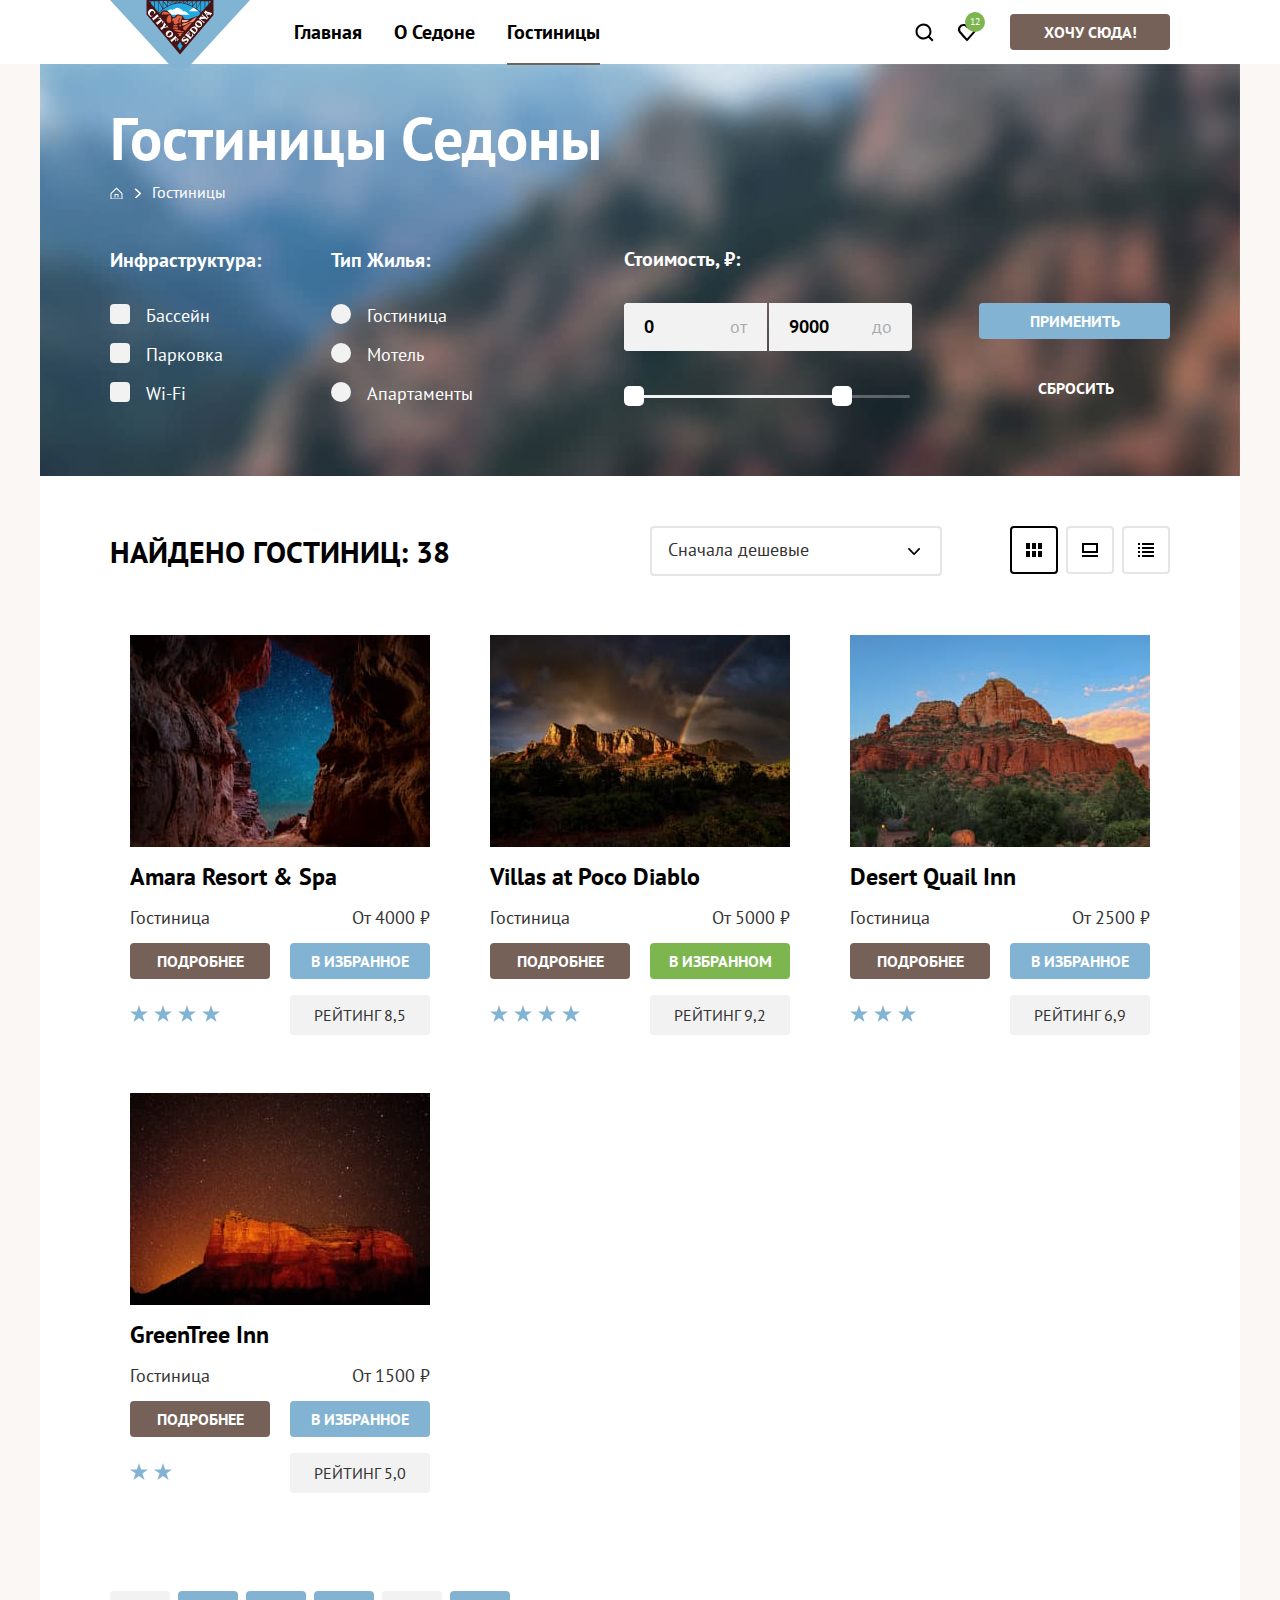
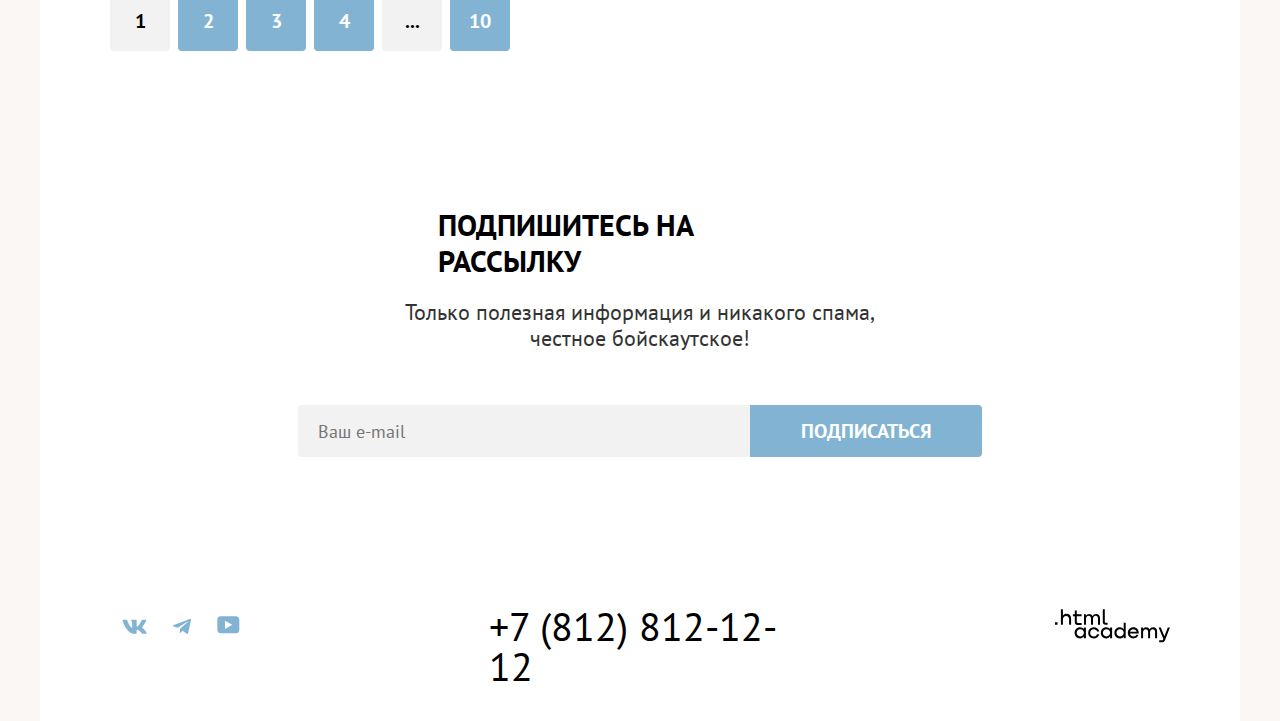
==== catalog.html @ 6fd88d39 "Пофиксил каталог файл" ====
<!DOCTYPE html>
<html lang="ru">
  <head>
    <meta charset="utf-8" >
    <title>HTML Academy: Catalog-Седона</title>
    <link rel="stylesheet" href="styles/styles.css">
    <link rel="icon" href="favicon.ico">
    <link rel="icon" href="favicon.png" sizes="32x32" type="images/png">
  </head>
  <body>
    <header class="page-header">
      <nav class="navigation">
        <a class="logo" href="index.html">
    <img
            class="logo-image"
            src="images/logo.svg"
            width="140"
            height="70"
            alt="Логотип компании Cедона.">
          </a>
        <ul class="navigation-list">
          <li class="navigation-item">
            <a class="navigation-link" href="index.html">Главная</a>
          </li>
          <li class="navigation-item">
            <a class="navigation-link" href="#">О Седоне</a>
          </li>
          <li class="navigation-item">
            <a
              class="navigation-link navigation-catalog navigation-link-selected"
              href="#"
              >Гостиницы</a>
          </li>
        </ul>
        <ul class="navigation-user">
          <li class="navigation-user-icon">
            <a class="navigation-link-user" href="#">
              <svg role="img" aria-label="Строка поиска."
                width="20"
                height="20"
                fill="none"
                xmlns="http://www.w3.org/2000/svg">
                <path
                  d="m19.5 18-3.7-3.67a8 8 0 0 0 1.7-4.87 8 8 0 0 0-8-7.96c-4.4 0-8 3.68-8 8.06a8 8 0 0 0 12.9 6.26l3.7 3.68 1.4-1.5Zm-10-2.48a6 6 0 0 1-6-5.96 6 6 0 0 1 12 0 6 6 0 0 1-6 5.96Z"
                  fill="#000"/>
              </svg>
            </a>
            <span class="visually-hidden">Поиск</span>
          </li>
          <li class="navigation-user-icon navigation-user-icon-like">
            <a class="navigation-link-user" href="#">
              <svg role="img" aria-label="Выбрать."
              width="18"
                height="17"
                fill="none"
                xmlns="http://www.w3.org/2000/svg">
                <path
                  d="M8.9 17a.9.9 0 0 1-.8-.4c-5.4-6.1-6.7-7.5-7-7.9A5.4 5.4 0 0 1 5.5 0C6.8 0 8 .5 9 1.3a5.46 5.46 0 0 1 9 4.1c0 1.3-.5 2.5-1.3 3.4l-7 7.9c-.2.2-.4.3-.8.3Zm-6-9.5c.3.4 3.5 4 6.1 6.9l6.2-7c.5-.5.7-1.2.7-2 0-1.8-1.5-3.3-3.3-3.3-1 0-2 .5-2.7 1.3-.3.3-.6.4-.9.4-.3 0-.6-.2-.8-.4-.7-.8-1.7-1.3-2.7-1.3-1.8 0-3.3 1.5-3.3 3.3-.1.9.3 1.6.7 2.1-.1 0-.1 0 0 0Z"
                  fill="#000"/>
              </svg>
            </a>
            <span class="number-like">12</span>
            <span class="visually-hidden">Лайк</span>
          </li>
          <li class="navigation-accept">
            <button class="button-accept" type="button">Хочу сюда!</button>
          </li>
        </ul>
      </nav>
    </header>
    <main class="page-main">
      <div class="page-container">
        <section class="choose-hotels">
          <div class="hotel-icons">
            <h1 class="title-choose-hotels">Гостиницы Седоны</h1>
            <ul class="icons-house-arrow">
              <li><a class="house-icon" href="#"></a><span class="visually-hidden">Картинка в виде дома.</span></li>
              <li><a class="arrow-icon" href="#"></a></li>
              <li class="hotel">Гостиницы</li>
            </ul>
          </div>
          <form
            class="hotel-apartment"
            action="https://echo.htmlacademy.ru/"
            method="post">
            <div class="infrastructure">
              <div class="service-infrastructure">
                <p class="hotel-service hotel-infrastructure">
                  Инфраструктура:
                </p>
                <label class="control">
                  <input
                    class="visually-hidden control-input"
                    type="checkbox">
                  <span class="control-mark"></span>
                  <span class="control-label">Бассейн</span>
                </label>
                <label class="control"
                  ><input
                    class="visually-hidden control-input"
                    type="checkbox">
                  <span class="control-mark"></span>
                  <span class="control-label">Парковка</span>
                </label>
                <label class="control"
                  ><input
                    class="visually-hidden control-input"
                    type="checkbox">
                  <span class="control-mark"></span>
                  <span class="control-label">Wi-Fi</span>
                </label>
              </div>
              <div class="type-house-infrastructure">
                <p class="hotel-service">Тип Жилья:</p>
                <label class="control"
                  ><input
                    class="visually-hidden control-input"
                    name="apartment"
                    type="radio">
                  <span class="control-mark-hotel"></span>
                  <span class="control-label">Гостиница</span>
                </label>
                <label class="control"
                  ><input
                    class="visually-hidden control-input"
                    name="apartment"
                    type="radio">
                  <span class="control-mark-hotel"></span>
                  <span class="control-label">Мотель</span>
                </label>
                <label class="control"
                  ><input
                    class="visually-hidden control-input"
                    name="apartment"
                    type="radio">
                  <span class="control-mark-hotel"></span>
                  <span class="control-label">Апартаменты</span>
                </label>
              </div>
              <div class="price-hotel">
                <p class="hotel-service">Стоимость, ₽:</p>
                <div class="price-range">
                  <label class="input-range-price input-range-price-min">
                    <input
                      class="input-price"
                      type="text"
                      name="min-price"
                      value="0">
                    <span class="input-range">от</span>
                  </label>
                  <label class="input-range-price input-range-price-max">
                    <input
                      class="input-price"
                      type="text"
                      name="max-price"
                      value="9000">
                    <span class="input-range">до</span>
                  </label>
                </div>
                <div class="range">
                  <div class="range-scale">
                    <button
                      type="button"
                      class="range-toggle toggle-min"
                    ></button>
                    <button
                      type="button"
                      class="range-toggle toggle-max"
                    ></button>
                    <div class="range-bar"></div>
                  </div>
                </div>
              </div>
              <div class="button-service-hotel">
                <label
                  ><input
                    class="button-use"
                    type="submit"
                    name="submit"
                    value="ПРИМЕНИТЬ">
                </label>
                <label>
                  <input
                    class="cancel"
                    type="submit"
                    name="cancel"
                    value="СБРОСИТЬ">
                  </label>
              </div>
            </div>
          </form>
        </section>
        <article class="description-hotels">
          <div class="article-container">
            <div class="search-panel">
              <h2 class="title-search">Найдено Гостиниц: 38</h2>
              <form
                class="form-search"
                action="http://echo.htmlacademy.ru/"
                method="post">
                <select class="select-search" aria-label="Сортировка">
                  <option value="cheap hotel">Сначала дешевые</option>
                </select>
              </form>
              <ul class="search-icon">
                <li class="icon-items">
                  <svg role="img" aria-label="Иконка для выбора."
                    aria-hidden="true"
                    focusable="false"
                    width="48"
                    height="48"
                    viewBox="0 0 48 48"
                    fill="none"
                    xmlns="http://www.w3.org/2000/svg">
                    <g clip-path="url(#a)" fill="#000">
                      <path
                        d="M20 17h-4v6h4v-6Zm12 0h-4v6h4v-6Zm-6 0h-4v6h4v-6Zm-6 8h-4v6h4v-6Zm12 0h-4v6h4v-6Zm-6 0h-4v6h4v-6Z"
                      />
                    </g>
                    <rect
                      x="1"
                      y="1"
                      width="46"
                      height="46"
                      rx="3"
                      stroke="#000"
                      stroke-width="2"
                    />
                    <defs>
                      <clipPath>
                        <path
                          fill="#fff"
                          transform="translate(16 17)"
                          d="M0 0h16v14H0z"
                        />
                      </clipPath>
                    </defs>
                  </svg>
                </li>
                <li class="icon-items">
                  <svg role="img" aria-label="Для мнения."
                    aria-hidden="true"
                    focusable="false"
                    width="48"
                    height="48"
                    viewBox="0 0 48 48"
                    fill="none"
                    xmlns="http://www.w3.org/2000/svg">
                    <g clip-path="url(#a)" fill="#000">
                      <path
                        d="M32 29H16v2h16v-2Zm-2-10v6H18v-6h12Zm2-2H16v10h16V17Z"
                      />
                    </g>
                    <rect
                      x="1"
                      y="1"
                      width="46"
                      height="46"
                      rx="3"
                      stroke="#E5E5E5"
                      stroke-width="2"
                    />
                    <defs>
                      <clipPath>
                        <path
                          fill="#fff"
                          transform="translate(16 17)"
                          d="M0 0h16v14H0z"
                        />
                      </clipPath>
                    </defs>
                  </svg>
                </li>
                <li class="icon-items">
                  <svg role="img" aria-label="Иконка для обратной связи." aria-hidden="true"
                  focusable="false"
                    width="48"
                    height="48"
                    fill="none"
                    xmlns="http://www.w3.org/2000/svg">
                    <g clip-path="url(#a)" fill="#000">
                      <path
                        d="M18 17h-2v2h2v-2Zm14 0H20v2h12v-2Zm-14 4h-2v2h2v-2Zm14 0H20v2h12v-2Zm-14 4h-2v2h2v-2Zm14 0H20v2h12v-2Zm-14 4h-2v2h2v-2Zm14 0H20v2h12v-2Z"
                      />
                    </g>
                    <rect
                      x="1"
                      y="1"
                      width="46"
                      height="46"
                      rx="3"
                      stroke="#E5E5E5"
                      stroke-width="2"
                    />
                    <defs>
                      <clipPath>
                        <path
                          fill="#fff"
                          transform="translate(16 17)"
                          d="M0 0h16v14H0z"
                        />
                      </clipPath>
                    </defs>
                  </svg>
                </li>
              </ul>
            </div>
            <ul class="description-hotel-list">
              <li class="hotel-item">
                <section>
                  <img class="foto-hotel" src="images/hotel1.jpg" width="300" height="212" alt="Первый отель.">
                  <h3 class="title-hotel">Amara Resort & Spa</h3>
                  <div class="hotel-price">
                    <p class="name-hotel">Гостиница</p>
                    <p class="cost-hotel">От 4000 ₽</p>
                  </div>
                  <div class="hotel-information">
                    <a class="btn btn-information" href="#"> ПОДРОБНЕЕ</a>
                    <button class="button-choose" type="button">В ИЗБРАННОЕ</button>
                  </div>
                  <div class="rating-star">
                    <div class="star-wrapp">
                      <span class="star"></span>
                      <span class="star"></span>
                      <span class="star"></span>
                      <span class="star"></span>
                    </div>
                    <p class="rating">Рейтинг 8,5</p>
                  </div>
                </section>
              </li>
              <li class="hotel-item">
                <section>
                  <img class="foto-hotel" src="images/hotel2.jpg" width="300" height="212" alt="Второй отель.">
                  <h3 class="title-hotel">Villas at Poco Diablo</h3>
                  <div class="hotel-price">
                    <p class="name-hotel">Гостиница</p>
                    <p class="cost-hotel">От 5000 ₽</p>
                  </div>
                  <div class="hotel-information">
                    <a class="btn btn-information" href="#">ПОДРОБНЕЕ</a>
                    <button class="button-choose button-choose-selected" type="button">
                      В ИЗБРАННОМ
                    </button>
                  </div>
                  <div class="rating-star">
                    <div class="star-wrapp">
                      <span class="star"></span>
                      <span class="star"></span>
                      <span class="star"></span>
                      <span class="star"></span>
                    </div>
                    <p class="rating">Рейтинг 9,2</p>
                  </div>
                </section>
              </li>
              <li class="hotel-item">
                <section>
                  <img class="foto-hotel" src="images/hotel3.jpg" width="300" height="212" alt="Третий отель.">
                  <h3 class="title-hotel">Desert Quail Inn</h3>
                  <div class="hotel-price">
                    <p class="name-hotel">Гостиница</p>
                    <p class="cost-hotel">От 2500 ₽</p>
                  </div>
                  <div class="hotel-information">
                    <a href="#" class="btn btn-information">ПОДРОБНЕЕ</a>
                    <button class="button-choose" type="button">В ИЗБРАННОЕ</button>
                  </div>
                  <div class="rating-star">
                    <div class="star-wrapp">
                      <span class="star"></span>
                      <span class="star"></span>
                      <span class="star"></span>
                    </div>
                    <p class="rating">Рейтинг 6,9</p>
                  </div>
                </section>
              </li>
              <li class="hotel-item hotel-item-last">
                <section>
                  <img class="foto-hotel" src="images/hotel4.jpg" width="300" height="212" alt="Четвертый отель.">
                  <h3 class="title-hotel">GreenTree Inn</h3>
                  <div class="hotel-price">
                    <p class="name-hotel">Гостиница</p>
                    <p class="cost-hotel">От 1500 ₽</p>
                  </div>
                  <div class="hotel-information">
                    <a class="btn btn-information" href="#">ПОДРОБНЕЕ</a>
                    <button class="button-choose" type="button">В ИЗБРАННОЕ</button>
                  </div>
                  <div class="rating-star">
                    <div class="star-wrapp">
                      <span class="star"></span>
                      <span class="star"></span>
                    </div>
                    <p class="rating">Рейтинг 5,0</p>
                  </div>
                </section>
              </li>
            </ul>
            <ul class="pagination-list">
              <li class="pagination-item-unselected">1</li>
              <li class="pagination-item-selected">2</li>
              <li class="pagination-item-selected">3</li>
              <li class="pagination-item-selected">4</li>
              <li class="pagination-item-unselected">...</li>
              <li class="pagination-item-selected">10</li>
            </ul>
          </div>
        </article>
        <section class="information-subscribe">
          <h3 class="information-title">Подпишитесь на рассылку</h3>
          <p class="information-description">
            Только полезная информация и никакого спама, честное бойскаутское!
          </p>
          <div class="form-subscribe">
            <form
              class="newsletter-form"
              action="http://echo.htmlacademy.ru/"
              method="post">
              <label>
                <input
                  class="field-email"
                  type="text"
                  placeholder="Ваш e-mail"
                  name="newsletter-email"
                  required>
                </label>
            </form>
            <button class="field-subscribe" type="button">Подписаться</button>
          </div>
        </section>
      </div>
    </main>
    <footer class="page-footer">
      <div class="footer-container">
        <section class="social-networks">
          <h4 class="visually-hidden">Social-networks</h4>
          <ul class="social-list">
            <li class="social-item">
              <a class="social-item-link" href="#"
                ><svg role="img" aria-label="В контакте."
                  aria-hidden="true"
                  focusable="false"
                  width="25"
                  height="15"
                  fill="none"
                  xmlns="http://www.w3.org/2000/svg">
                  <path
                    fill-rule="evenodd"
                    clip-rule="evenodd"
                    d="M24.12 1.8c.16-.54 0-.94-.8-.94H20.7c-.67 0-.98.34-1.15.73 0 0-1.33 3.2-3.22 5.27-.61.6-.9.8-1.23.8-.16 0-.41-.2-.41-.75v-5.1c0-.66-.19-.95-.74-.95H9.82c-.42 0-.67.3-.67.59 0 .62.95.76 1.04 2.51v3.8c0 .83-.15.98-.48.98-.9 0-3.06-3.2-4.34-6.88-.25-.72-.5-1-1.18-1H1.57c-.75 0-.9.34-.9.73 0 .68.89 4.07 4.14 8.55 2.17 3.06 5.23 4.72 8 4.72 1.68 0 1.88-.37 1.88-1v-2.32c0-.74.16-.88.7-.88.38 0 1.05.19 2.6 1.66 1.79 1.75 2.08 2.54 3.08 2.54h2.63c.75 0 1.12-.37.9-1.1-.23-.72-1.08-1.77-2.2-3.02-.62-.71-1.54-1.48-1.82-1.86-.39-.5-.28-.71 0-1.15 0 0 3.2-4.42 3.54-5.93Z"
                    fill="currentColor"/>
                </svg>
                <span class="visually-hidden">Социальная сеть в контакте.</span>
              </a>
            </li>
            <li class="social-item">
              <a class="social-item-link" href="#"
                ><svg role="img" aria-label="Телеграмм."
                  aria-hidden="true"
                  focusable="false"
                  width="18"
                  height="16"
                  fill="none"
                  xmlns="http://www.w3.org/2000/svg">
                  <path
                    d="M16.79.96.84 7.1c-1.09.44-1.08 1.05-.2 1.32l4.1 1.28 9.47-5.98c.44-.27.85-.13.52.17l-7.68 6.93-.28 4.22c.41 0 .6-.2.83-.41l1.99-1.94 4.13 3.06c.77.42 1.31.2 1.5-.71l2.72-12.8c.28-1.1-.43-1.61-1.16-1.28Z"
                    fill="currentColor"/>
                </svg>
                <span class="visually-hidden">Социальная сеть телеграмм.</span>

              </a>
            </li>
            <li class="social-item">
              <a class="social-item-link" href="#"
                ><svg role="img" aria-label="Ютуб."
                  aria-hidden="true"
                  focusable="false"
                  width="23"
                  height="18"
                  fill="none"
                  xmlns="http://www.w3.org/2000/svg">
                  <path
                    d="M18.94.36H3.51C1.65.36.33 1.95.33 3.76v10.09c0 1.91 1.32 3.5 3.18 3.5h15.65c1.64 0 3.17-1.59 3.17-3.4V3.76c-.22-1.8-1.53-3.4-3.39-3.4ZM7.99 12.89V4.82l7.34 4.04-7.34 4.03Z"
                    fill="currentColor"/>
                </svg>
                <span class="visually-hidden">Социальная сеть ютуб.</span>
              </a>
            </li>
          </ul>
        </section>
        <section class="contacts-phone">
          <h2 class="visually-hidden">Contacts-phone</h2>
          <a class="phone" href="tel:+7(812)812-12-12">+7 (812) 812-12-12</a>
        </section>
        <section class="website">
          <h2 class="visually-hidden">Website</h2>
          <a class="website-link" href="#">
            <svg role="img" aria-label="Ссылка на сайт."
              aria-hidden="true"
              focusable="false"
              width="115"
              height="34"
              fill="none"
              xmlns="http://www.w3.org/2000/svg">
              <path
                d="M0 13.26v2.6h2.5v-2.6H0Zm11.6-8.4c-1.6 0-2.8.7-3.6 1.7h-.1V.36h-2v15.5h2v-5.3c0-2.1 1.3-3.6 3.3-3.6 1.8 0 2.9 1.4 2.9 3.2v5.7h2v-6.1c.1-3-1.8-4.9-4.5-4.9Zm15 .3h-4.8v-3.7h-2v3.8h-1.9v2h1.9v6c0 1.7 1 2.7 2.7 2.7h4.1v-2h-3.7c-.7 0-1.1-.4-1.1-1.1v-5.7h4.8v-2Zm14.5-.2c-1.6 0-2.9.8-3.5 2.1h-.1c-.6-1.2-1.8-2.1-3.4-2.1-1.4 0-2.5.8-3.1 1.8h-.1v-1.6H29v10.6h2v-5.4c0-2 1-3.5 2.6-3.5 1.5 0 2.4 1 2.4 2.6v6.3h2v-5.6c0-2.4 1.4-3.3 2.6-3.3 1.5 0 2.4 1 2.4 2.6v6.3h2v-6.5c.1-2.5-1.4-4.3-3.9-4.3Zm6.7 8.1c0 1.7 1 2.7 2.8 2.7h2v-2h-1.7c-.7 0-1.1-.4-1.1-1.1V.36h-2v12.7Zm-18.9 7c-.9-1.1-2.2-1.8-3.9-1.8-3.1 0-5.4 2.3-5.4 5.6s2.3 5.6 5.4 5.6c1.8 0 3-.8 3.8-1.9h.1v1.6h2v-10.6h-2v1.5Zm-3.6 7.4c-2.2 0-3.6-1.6-3.6-3.6s1.4-3.6 3.6-3.6 3.6 1.6 3.6 3.6c0 1.9-1.4 3.6-3.6 3.6Zm18.9-5.1c-.5-2.4-2.6-4.1-5.4-4.1a5.4 5.4 0 0 0-5.6 5.6c0 3.1 2.2 5.6 5.6 5.6 2.8 0 4.9-1.8 5.4-4.2h-2.1a3.4 3.4 0 0 1-3.3 2.3c-2.2 0-3.6-1.6-3.6-3.6s1.4-3.6 3.6-3.6c1.6 0 2.8 1 3.3 2.2h2.1v-.2Zm10.9-2.3c-.9-1.1-2.2-1.8-3.9-1.8-3.1 0-5.4 2.3-5.4 5.6s2.3 5.6 5.4 5.6c1.8 0 3-.8 3.8-1.9h.1v1.6h2v-10.6h-2v1.5Zm-3.6 7.4c-2.2 0-3.6-1.6-3.6-3.6s1.4-3.6 3.6-3.6 3.6 1.6 3.6 3.6c0 1.9-1.5 3.6-3.6 3.6Zm17.2-7.3c-.9-1.1-2.2-1.9-3.9-1.9-3.1 0-5.4 2.3-5.4 5.6s2.2 5.6 5.4 5.6c1.7 0 3-.8 3.8-1.8h.1v1.5h2v-15.4h-2v6.4Zm-3.6 7.3c-2.2 0-3.6-1.6-3.6-3.6s1.4-3.6 3.6-3.6 3.6 1.6 3.6 3.6c-.1 2-1.5 3.6-3.6 3.6Zm13.2-9.2c-3.3 0-5.5 2.5-5.5 5.6 0 3 2.1 5.6 5.5 5.6 2.5 0 4.5-1.3 5.2-3.6h-2.1c-.5 1-1.6 1.6-3 1.6-1.9 0-3.3-1.3-3.4-2.9h8.8c.2-3.6-2-6.3-5.5-6.3Zm0 1.9c1.7 0 3 1 3.3 2.6h-6.5c.3-1.5 1.5-2.6 3.2-2.6Zm19.9-1.9c-1.6 0-2.9.8-3.6 2h-.1c-.6-1.2-1.8-2-3.4-2-1.4 0-2.5.7-3.1 1.8v-1.5h-1.9v10.6h2v-5.4c0-2 1-3.4 2.6-3.5 1.5 0 2.4 1 2.4 2.6v6.3h2v-5.6c0-2.4 1.4-3.3 2.6-3.3 1.5 0 2.4 1 2.4 2.6v6.3h2v-6.5c.1-2.6-1.4-4.4-3.9-4.4Zm11.2 9.1-3.6-8.9h-2.2l4.8 11.6c-.3.9-.7 1.2-1.7 1.2h-2.5v2h2.5c1.8 0 2.8-.8 3.5-2.6l4.7-12.2h-2.1l-3.4 8.9Z"
                fill="currentColor"/>
            </svg>
          </a>
        </section>
      </div>
    </footer>
    <div class="modal-container modal-container-close">
      <div class="modal modal-auth">
        <button class="modal-close-button" type="button">
          <svg role="img" aria-label="Кнопка закрыть."
            width="15"
            height="15"
            viewBox="0 0 15 15"
            fill="none"
            xmlns="http://www.w3.org/2000/svg">
            <path
              d="M14.5 1.78 13.2.5 7.5 6.2 1.77.5.5 1.79l5.7 5.7-5.7 5.7 1.3 1.3 5.7-5.7 5.7 5.7 1.3-1.3-5.7-5.7 5.7-5.7Z"
              fill="currentColor"/>
          </svg>
          <span class="visually-hidden">Закрыть</span>
        </button>
        <section class="modal-content">
          <h3 class="modal-title">ПОИСК ГОСТИНИЦЫ В СЕДОНЕ</h3>
          <form
            class="modal-form"
            action="https://echo.htmlacademy.ru/"
            method="post">
            <label class="modal-label">
              Дата заезда:
              <input
                class="modal-input"
                type="text"
                name="date"
                value="27 апреля 2020">
              </label>
            <p class="modal-remind">Мы не можем отправить вас в прошлое.</p>
            <label class="modal-label">
              Дата выезда:
              <input
                class="modal-input"
                type="text"
                name="date"
                value="1 сентября 2021">
              </label>
            <p class="modal-desicion-right">
              На эти даты есть свободные номера. Пока есть.
            </p>
            <div class="container-adult-kids">
            <div class="adults-only">
              <p class="adults-amount">Взрослые:</p>
              <div class="adults-number">
                <button class="button-number-reduce" type="button">
                  <svg role="img" aria-label="Уменьшить."
                    class="control-number"
                    width="14"
                    height="2"
                    viewBox="0 0 14 2"
                    fill="currentColor"
                    xmlns="http://www.w3.org/2000/svg">
                    <path d="M0 0v2h14V0H0Z" fill="currentColor" />
                  </svg>
                </button>
                <input class="input-adults" name="number-people" value="2">
                <button class="button-number-increase" type="button">
                  <svg role="img" aria-label="Увеличить."
                    class="control-number"
                    width="14"
                    height="14"
                    viewBox="0 0 14 14"
                    fill="currentColor"
                    xmlns="http://www.w3.org/2000/svg">
                    <path
                      d="M14 6H8V0H6v6H0v2h6v6h2V8h6V6Z"
                      fill="currentColor"/>
                  </svg>
                </button>
              </div>
            </div>
            <div class="kids-only">
              <p class="kids-amount">Дети:</p>
              <svg role="img" aria-label="Тултип."
                class="tooltip-modal"
                width="26"
                height="26"
                viewBox="0 0 26 26"
                fill="none"
                xmlns="http://www.w3.org/2000/svg">
                <circle cx="13" cy="13" r="13" fill="#83B3D3" />
                <path
                  fill-rule="evenodd"
                  clip-rule="evenodd"
                  d="M12 7h2v2h-2V7Zm2 12h-2v-9h2v9Z"
                  fill="#fff"/>
              </svg>
              <span class="text-tooltip"
                >Укажите количество детей, которые будут с вами, возраст которых
                от 6 до 18 лет. Дети до 6 лет размещаются бесплатно.</span>
              <div class="kids-number">
                <button class="button-number-reduce" type="button">
                  <svg role="img" aria-label="Уменьшить."
                    class="control-number"
                    width="14"
                    height="2"
                    viewBox="0 0 14 2"
                    fill="none"
                    xmlns="http://www.w3.org/2000/svg">
                    <path d="M0 0v2h14V0H0Z" fill="currentColor" />
                  </svg>
                </button>
                <input class="input-adults" name="number-people" value="2">
                <button class="button-number-increase" type="button">
                  <svg role="img" aria-label="Увеличить."
                    class="control-number"
                    width="14"
                    height="14"
                    viewBox="0 0 14 14"
                    fill="none"
                    xmlns="http://www.w3.org/2000/svg">
                    <path
                      d="M14 6H8V0H6v6H0v2h6v6h2V8h6V6Z"
                      fill="currentColor"/>
                  </svg>
                </button>
              </div>
            </div>
          </div>
          <button class="button-find" type="submit">НАЙТИ</button>
          </form>
        </section>
      </div>
    </div>
  </body>
</html>
---- styles/styles.css ----
@font-face {
  font-family: "PT Sans";
  font-style: normal;
  font-weight: 400;
  src: url("../fonts/ptsans-400.woff2") format(woff2);
  font-display: swap;
}

@font-face {
  font-family: "PT Sans";
  font-style: normal;
  font-weight: 700;
  src: url("../fonts/ptsans-700.woff2") format(woff2);
  font-display: swap;
}

html {
  height: 100%;
}

*,
*:after,
*:before {
  box-sizing: border-box;
}

body {
  display: flex;
  flex-direction: column;
  margin: 0;
  min-height: 100%;
  font-family: "PT Sans", sans-serif;
  font-size: 16px;
  line-height: 24px;
  color: #242424;
  background-color: #fbf7f4;
}

.visually-hidden {
  position: absolute;
  width: 1px;
  height: 1px;
  margin: -1px;
  padding: 0;
  border: 0;
  clip: rect(0 0 0 0);
  overflow: hidden;
}

.page-header {
  color: rgba(255, 255, 255, 1);
  background: #ffffff;
  max-height: 64px;
}

.logo {
  display: block;
  position: relative;
  width: 140px;
  margin-left: 70px;
  margin-right: 44px;
}

.logo-image {
  position: absolute;
}

.navigation {
  display: flex;
  width: 1200px;
  margin: 0 auto;
}

.navigation-list {
  display: flex;
  flex-wrap: wrap;
  width: 370px;
  margin: 0;
  padding: 0;
  list-style: none;
}

.navigation-link {
  position: relative;
  display: flex;
  align-items: center;
  height: 100%;
  margin-right: 32px;
  line-height: 24px;
  color: #000000;
  text-decoration: none;
  font-weight: 700;
  font-size: 20px;
}

.navigation-link:hover,
.navigation-link:focus {
  color: #000000;
  opacity: 0.6;
}

.navigation-link:active {
  color: #000000;
  opacity: 0.3;
}

.navigation-link-selected::before {
  position: absolute;
  top: 99%;
  left: 0;
  right: 0;
  height: 2px;
  background-color: #756257;
  content: "";
}

.navigation-catalog {
  margin-right: 0;
}

.navigation-user {
  display: flex;
  flex-wrap: wrap;
  margin: 0 70px 0 0;
  margin-left: auto;
  list-style: none;
}

.navigation-link-user {
  display: block;
  color: #000000;
}

.navigation-link-user:hover {
  color: #000000;
  opacity: 0.6;
}

.navigation-user-icon {
  display: flex;
  align-items: center;
  min-width: 44px;
  min-height: 64px;
  padding-top: 6px;
  padding-left: 7px;
}

.navigation-user-icon-like {
  position: relative;
  margin-right: 15px;
}

.number-like {
  position: absolute;
  display: flex;
  justify-content: center;
  align-items: center;
  top: 12px;
  left: 14px;
  width: 20px;
  height: 20px;
  border-radius: 50%;
  background: #7db54f;
  font-weight: 400;
  font-size: 10px;
  line-height: 10px;
  color: #ffffff;
}

.navigation-user:nth-last-child(2) {
  margin-right: 29px;
  padding: 0;
}

.button-accept {
  width: 160px;
  height: 36px;
  margin: 14px 0 14px 0;
  background: #756157;
  border-radius: 4px;
  font-family: 'PT Sans', sans-serif;
  font-style: normal;
  font-weight: 700;
  font-size: 16px;
  line-height: 20px;
  text-transform: uppercase;
  color: #ffffff;
  cursor: pointer;
  border: none;
}

.button-accept:hover {
  background: #615048;
}

.button-accept:active {
  background: #756157;
}

.page-container {
  margin: 0 auto;
  width: 1200px;
}

.page-main {
  color: #242424;
  background-color: #fbf7f4;
}

.title-presentation {
  height: auto;
  width: auto;
  text-align: center;
  margin: 51px 371px 75px 371px;
}

.presentation {
  width: 1200px;
  background-image: url("../images/background2.svg"),
    url("../images/fotobackground.jpg");
  background-repeat: no-repeat, no-repeat;
  background-position: center bottom, center;
  background-color: #68a2ca;
}

.information {
  width: 1200px;
  background: #ffffff;
  padding: 68px 220px 70px;
}

.title-information {
  margin: 0;
  color: #000000;
  font-style: normal;
  font-weight: 700;
  font-size: 30px;
  line-height: 36px;
  text-align: center;
  text-transform: uppercase;
}

.information-reasons {
  margin-top: 25px;
  font-style: normal;
  font-weight: 400;
  font-size: 22px;
  line-height: 26px;
  color: #333333;
  text-align: center;
}

.description-list {
  width: 1200px;
  display: flex;
  justify-content: flex-start;
  list-style: none;
  margin: 0;
  padding: 0;
}

.advantages-list {
  display: flex;
  margin: 0;
  padding: 0;
  list-style: none;
  width: 1200px;
  height: 384px;
}

.advantages-attraction {
  display: flex;
  padding: 0;
  margin: 0;
  list-style: none;
}

.advantages-service {
  display: flex;
  margin: 0;
  padding: 0;
  list-style: none;
  height: 384px;
}

.description-item,
.attraction {
  width: 400px;
  padding-top: 92px;
  background: #82b3d3;
  background-image: url("../images/rectangle1.svg");
  background-repeat: no-repeat;
  background-position: center 178px;
}

.description-title,
.bridge-attraction {
  margin: 0 114px 62px 114px;
  font-style: normal;
  font-weight: 700;
  font-size: 24px;
  line-height: 28px;
  text-align: center;
  text-transform: uppercase;
  color: #ffffff;
}

.main-hotel,
.foto-canyon {
  display: block;
  width: 100%;
  height: 100%;
}

.description-sedona,
.attraction-description {
  margin-right: 80px;
  margin-left: 80px;
  font-style: normal;
  font-weight: 400;
  font-size: 18px;
  line-height: 21px;
  text-align: center;
  color: #ffffff;
}

.advantages {
  background: rgba(131, 179, 211, 0.12);
}

.advantages-service {
  margin: 0;
  padding: 0;
}

.advantages-item {
  width: 400px;
  padding-top: 103px;
  background-image: url("../images/rectangle2.svg");
  background-repeat: no-repeat;
  background-position: center 189px;
}

.advantages-road {
  display: block;
  background: rgba(131, 179, 211, 0.2);
  width: 400px;
  padding-top: 103px;
  background-image: url("../images/rectangle2.svg");
  background-repeat: no-repeat;
  background-position: center 189px;
}

.service-house {
  width: 400px;
  padding-top: 182px;
  padding-bottom: 80px;
  background-image: url("../images/house2.svg");
  background-repeat: no-repeat;
  background-position: center 80px;
}

.service-suvenirs {
  width: 400px;
  padding-top: 182px;
  padding-bottom: 80px;
  background-image: url("../images/suvenirs.svg");
  background-repeat: no-repeat;
  background-position: center 80px;
}

.service-food {
  width: 400px;
  padding-top: 182px;
  padding-bottom: 80px;
  background: #ffffff;
  background-image: url("../images/food.svg");
  background-repeat: no-repeat;
  background-position: center 80px;
}

.advantages-title {
  margin: 0 112px;
  margin-bottom: 62px;
  font-style: normal;
  font-weight: 700;
  font-size: 24px;
  line-height: 28px;
  text-align: center;
  text-transform: uppercase;
  color: #000000;
}

.advantages-title-service {
  margin-bottom: 30px;
}

.advantages-description {
  margin: 0 70px;
  font-style: normal;
  font-weight: 400;
  font-size: 18px;
  line-height: 21px;
  text-align: center;
  color: #333333;
}

.house-description {
  margin: 0 110px;
  font-style: normal;
  font-weight: 400;
  font-size: 18px;
  line-height: 21px;
  text-align: center;
  color: #333333;
}

.food-description {
  margin: 0 85px;
  font-style: normal;
  font-weight: 400;
  font-size: 18px;
  line-height: 21px;
  text-align: center;
  color: #333333;
}

.suvenirs-description {
  margin: 0 96px;
  font-style: normal;
  font-weight: 400;
  font-size: 18px;
  line-height: 21px;
  text-align: center;
  color: #333333;
}


.suggestion {
  width: 1200px;
  background: #ffffff;
  padding-top: 96px;
  padding-bottom: 96px;
  margin: 0;
}

.suggestion-title {
  margin: 0 0 20px 0;
  font-style: normal;
  font-weight: 700;
  font-size: 30px;
  line-height: 36px;
  text-align: center;
  text-transform: uppercase;
  color: #000000;
}

.suggestion-description {
  margin: 0 auto;
  max-width: 592px;
  font-style: normal;
  font-weight: 400;
  font-size: 22px;
  line-height: 26px;
  color: #333333;
  text-align: center;
}

.searchhotel {
  width: 376px;
  margin: 53px 412px 0 412px;
  padding: 9px 20px 7px;
  font-family: 'PT Sans', sans-serif;
  font-style: normal;
  font-weight: 700;
  font-size: 20px;
  line-height: 36px;
  text-align: center;
  text-transform: uppercase;
  color: #ffffff;
  background: #756157;
  border-radius: 4px;
  cursor: pointer;
  border: none;
}

.searchhotel:hover {
  background: #615048;
}

.searchhotel:active {
  background: #756157;
}

.subscribe-information {
  width: 1200px;
  padding-top: 97px;
  padding-bottom: 105px;
  background-image: url("../images/subscribe.jpg");
  background-repeat: no-repeat;
  background-position: center;
  background-size: cover;
  background-color: #ffffff;
}

.subscribe {
  margin: 0 0 20px 0;
  text-align: center;
  font-style: normal;
  font-weight: 700;
  font-size: 30px;
  line-height: 36px;
  text-transform: uppercase;
  color: #ffffff;
}

.subscribe-description {
  margin: 0 auto;
  max-width: 500px;
  font-style: normal;
  font-weight: 400;
  font-size: 22px;
  line-height: 26px;
  text-align: center;
  color: #ffffff;
}

.form-subscribe {
  display: flex;
  flex-direction: row;
  margin: 54px 258px 0 258px;
}

.field-email {
  display: block;
  width: 452px;
  height: 52px;
  background: #f2f2f2;
  padding: 14px 0 14px 20px;
  font-family: 'PT Sans', sans-serif;
  font-style: normal;
  font-weight: 400;
  font-size: 18px;
  line-height: 24px;
  color: #000000;
  border: 0;
  border-radius: 4px 0 0 4px;
  outline: none;
}

.field-subscribe {
  width: 232px;
  height: 52px;
  margin: 0;
  padding: 8px;
  text-align: center;
  font-family: 'PT Sans', sans-serif;
  font-style: normal;
  font-weight: 700;
  font-size: 20px;
  line-height: 36px;
  text-transform: uppercase;
  color: #ffffff;
  background: #82b3d3;
  cursor: pointer;
  border: 0;
  border-radius: 0 4px 4px 0;
}

.field-subscribe:hover {
  background: #68a2ca;
}

.field-subscribe:active {
  background: #82b3d3;
}

.footer-container {
  width: 1200px;
  display: flex;
  margin: 0 auto;
  background-color: #ffffff;
}

.social-list {
  width: 150px;
  display: flex;
  flex-wrap: wrap;
  margin: 0;
  padding: 0;
  list-style: none;
}

.social-list:nth-last-child(3) {
  margin-right: auto;
}

.social-list:nth-last-child(1) {
  margin-left: 82px;
}

.social-item {
  margin-top: 55px;
  margin-right: 26px;
  margin-bottom: 48px;
}

.social-item-link {
  color: #83b3d3;
}

.social-item-link:hover {
  color: #68a2ca;
}

.social-item-link:focus {
  color: #68a2ca;
}

.social-item-link:active {
  color: rgba(104, 162, 202, 0.3);
}

.contacts-phone {
  width: 340px;
  padding: 45px 0 35px 0;
  margin: 0 235px 0 217px;
  font-style: normal;
  font-weight: 400;
  font-size: 40px;
  line-height: 40px;
  text-transform: uppercase;
}

.phone {
  display: block;
  text-decoration: none;
  color: #000000;
}

.phone:hover {
  color: #756157;
}

.phone:focus {
  color: #756157;
}

.phone:active {
  color: rgba(117, 97, 87, 0.3);
}

.website {
  padding: 48px 0 39px 0;
  margin: 0 70px 0 0;
}

.website-link {
  color: #000000;
}

.website-link:hover {
  color: #756157;
}

.website-link:focus {
  color: #756157;
}

.website-link:active {
  color: rgba(117, 97, 87, 0.3);
}

.choose-hotels {
  width: 1200px;
  margin: 0 auto;
  background-image: url("../images/photomain.jpg");
  background-repeat: no-repeat;
  background-position: right, center;
  background-size: cover;
  background-color: #68a2ca;
  padding-top: 35px;
}

.hotel {
  font-weight: 400;
  font-size: 16px;
  line-height: 21px;
  color: #ffffff;
}

.title-choose-hotels {
  font-weight: 700;
  font-size: 60px;
  line-height: 78px;
  color: #ffffff;
  margin: 0;
}

.hotel-icons {
  display: flex;
  flex-direction: column;
  width: 1060px;
  margin: 0 70px;
}

.icons-house-arrow {
  display: flex;
  flex-direction: row;
  flex-wrap: wrap;
  align-items: center;
  gap: 11px;
  margin: 5px 0 0 0;
  padding: 0;
  list-style: none;
}

.hotel:hover,
.hotel:active {
  color: rgba(255, 255, 255, 0.6);
}

.hotel:focus {
  color: #ffffff;
}

.house-icon {
  display: block;
  width: 13px;
  height: 12px;
  background-image: url(../images/house.svg);
  background-repeat: no-repeat;
}

.arrow-icon {
  display: block;
  width: 7px;
  height: 10px;
  background-image: url(../images/arrow.svg);
  background-repeat: no-repeat;
}

.infrastructure {
  display: flex;
  flex-direction: row;
  flex-wrap: wrap;
  width: 1060px;
  margin: 0 70px;
  padding-bottom: 55px;
}

.service-infrastructure {
  display: flex;
  flex-direction: column;
  margin: 40px 70px 0 0;
}

.hotel-service {
  margin: 5px 0 32px 0;
  font-weight: 700;
  font-size: 20px;
  line-height: 24px;
  text-transform: capitalize;
  color: #ffffff;
}

.control {
  position: relative;
  display: flex;
  flex-direction: row;
  gap: 16px;
}

.control-mark {
  position: relative;
  width: 20px;
  height: 20px;
  background: #f2f2f2;
  margin-bottom: 19px;
  border-radius: 4px;
}

.control-input[type="checkbox"]:checked + .control-mark::before {
  position: absolute;
  top: 50%;
  left: 50%;
  width: 12px;
  height: 10px;
  background-image: url("../images/vector.svg");
  content: "";
  transform: translate(-50%, -50%);
}

.control-input[type="checkbox"]:focus + .control-mark {
  border: 2px solid #000000;
}

.control-mark-hotel {
  position: relative;
  width: 20px;
  height: 20px;
  background: #f2f2f2;
  border-radius: 50%;
  margin-bottom: 19px;
}

.control-input[type="radio"]:checked + .control-mark-hotel::before {
  position: absolute;
  top: 50%;
  left: 50%;
  width: 10px;
  height: 10px;
  background: #3f5e72;
  border-radius: 50%;
  content: "";
  transform: translate(-50%, -50%);
}

.control-input[type="radio"]:focus + .control-mark-hotel {
  border: 2px solid #000000;
}

.control-label {
  font-weight: 400;
  font-size: 18px;
  line-height: 23px;
  color: #ffffff;
}

.control-label:active {
  opacity: 0.3;
  text-decoration: underline;
  text-decoration-color: #6A5ACD;
}

.control-label:focus {
  color: #000000;
}

.control-label:hover {
  opacity: 0.6;
  text-decoration: underline;
  text-decoration-color: #6A5ACD;
}

.type-house-infrastructure {
  display: flex;
  flex-direction: column;
  margin-top: 40px;
  margin-right: 151px;
  margin-bottom: 0;
}

.price-hotel {
  display: flex;
  flex-direction: column;
  margin: 39px 60px 0 0;
}

.price-range {
  display: flex;
  flex-direction: row;
  position: relative;
  gap: 2px;
}

.input-range-price {
  width: 143px;
  display: flex;
  flex-direction: row;
  background: #f2f2f2;
  overflow: hidden;
}

.input-range-price-min {
  border-radius: 4px 0 0 4px;
}

.input-range-price-max {
  border-radius: 0 4px 4px 0;
}

.input-price {
  width: 100%;
  padding: 12px 20px;
  border: 0;
  background: #f2f2f2;
  font-family: 'PT Sans', sans-serif;
  font-style: normal;
  font-weight: 700;
  font-size: 18px;
  line-height: 24px;
  color: #000000;
}

.input-range {
  font-weight: 400;
  font-size: 18px;
  line-height: 24px;
  color: #000000;
  opacity: 0.3;
  padding: 12px 20px;
}

.range-scale {
  position: relative;
  margin-top: 44px;
  border-radius: 4px;
  background: #f2f2f2;
  height: 3px;
  width: 226px;
}

.toggle-min {
  position: absolute;
  top: -9px;
  background: #ffffff;
  border-radius: 5px;
  width: 20px;
  height: 20px;
  border: 0;
  cursor: pointer;
}

.toggle-max {
  position: absolute;
  top: -9px;
  left: 208px;
  background: #ffffff;
  border-radius: 5px;
  width: 20px;
  height: 20px;
  border: 0;
  cursor: pointer;
}

.range-bar {
  position: absolute;
  left: 226px;
  width: 60px;
  border-radius: 4px;
  background: #f2f2f2;
  height: 3px;
  opacity: 0.3;
}

.button-price-range {
  width: 103px;
  height: 48px;
  background: #f2f2f2;
  border-radius: 0 4px 4px 0;
  align-items: center;
  padding: 12px 20px;
  font-weight: 700;
  font-size: 18px;
  line-height: 24px;
  border: 0;
}

.button-service-hotel {
  display: flex;
  flex-direction: column;
  margin: 100px 0 0 auto;
}

.hotel-apartment {
  display: flex;
  flex-direction: row;
  font-weight: 400;
  font-size: 18px;
  line-height: 23px;
  color: #ffffff;
}

.button-use {
  display: inline-block;
  margin-bottom: 31px;
  padding: 8px;
  width: 191px;
  height: 36px;
  background: #82b3d3;
  border-radius: 4px;
  font-family: 'PT Sans', sans-serif;
  font-style: normal;
  font-weight: 700;
  font-size: 16px;
  line-height: 20px;
  text-transform: uppercase;
  color: #ffffff;
  border: none;
  cursor: pointer;
}

.button-use:hover {
  background: #68a2ca;
}

.button-use:active {
  background: #82b3d3;
}

.cancel {
  padding: 8px 0;
  font-family: 'PT Sans', sans-serif;
  font-style: normal;
  font-weight: 700;
  font-size: 16px;
  line-height: 20px;
  color: #ffffff;
  text-transform: uppercase;
  background-color: transparent;
  border: none;
  cursor: pointer;
  text-align: center;
  margin-left: 59px;
}

.cancel:hover {
  color: #f2f2f2;
}

.cancel:active {
  color: #fbf7f4;
}

.description-hotels {
  background-color: #ffffff;
  font-size: 16px;
  line-height: 24px;
  color: #242424;
}

.article-container {
  display: flex;
  flex-direction: column;
  margin: 0 70px;
}

.search-panel {
  display: flex;
  flex-direction: row;
  flex-wrap: wrap;
  width: 1060px;
  margin: 0;
  padding: 50px 0 46px 0;
}

.title-search {
  font-size: 30px;
  line-height: 36px;
  text-transform: uppercase;
  color: #000000;
  width: 380px;
  margin: 8px 0 0 0;
}

.select-search {
  display: inline-block;
  width: 292px;
  margin-left: 160px;
  padding: 11px 0 14px 16px;
  font-family: 'PT Sans', sans-serif;
  font-style: normal;
  font-weight: 400;
  font-size: 18px;
  line-height: 21px;
  color: #333333;
  border: 2px solid #e5e5e5;
  border-radius: 4px;
  -moz-appearance: none;
  -webkit-appearance: none;
  appearance: none;
  background-color: #fff;
  background-image: url(../images/arrow2.svg);
  background-repeat: no-repeat, repeat;
  background-position: right 20px top 50%, 0 0;
  background-size: 12px auto, 100%;
}

.select-search:hover {
  border: 2px solid #68a2ca;
}

.select-search:active {
  border: 2px solid #3f5e72;
}

.select-search:focus {
  border: 2px solid #68a2ca;
}

.search-icon {
  min-width: 160px;
  display: grid;
  grid-template-columns: 48px 48px 48px;
  column-gap: 8px;
  list-style: none;
  padding: 0;
  margin: 0;
  margin-left: auto;
}

.icon-items {
  max-width: 48px;
  max-height: 48px;
}

.icon-items:hover {
  border: 2px solid #000000;
  border-radius: 4px;
}

.icon-items:default {
  border: 2px solid #e5e5e5;
  border-radius: 4px;
}

.icon-items:focus {
  border-radius: 4px;
}

.description-hotel-list {
  display: flex;
  flex-direction: row;
  flex-wrap: wrap;
  width: 1060px;
  padding: 0;
  margin: 0;
  list-style: none;
}

.foto-hotel {
  width: 100%;
  height: 100%;
}

.hotel-item {
  width: 340px;
  min-height: 438px;
  padding: 13px 20px 20px 20px;
  margin-right: 20px;
}

.hotel-item-last {
  padding-top: 33px;
}

.hotel-item:nth-child(3) {
  margin-right: 0;
}

.hotel-item:nth-child(4) {
  margin-right: 0;
}

.title-hotel {
  margin: 10px 0 0 0;
  font-weight: 700;
  font-size: 24px;
  line-height: 28px;
  color: #000000;
}

.hotel-price {
  display: flex;
  flex-wrap: wrap;
  justify-content: space-between;
  width: 300px;
  margin: 16px 0 15px 0;
  font-style: normal;
  font-weight: 400;
  font-size: 18px;
  line-height: 21px;
  color: #333333;
}

.name-hotel,
.cost-hotel {
  margin: 0;
}

.hotel-information {
  width: 300px;
  display: flex;
  flex-wrap: wrap;
  margin: 0;
  justify-content: space-between;
}

.btn-information {
  display: inline-block;
  width: 140px;
  min-height: 36px;
  background: #756157;
  border-radius: 4px;
  text-decoration: none;
  font-weight: 700;
  font-size: 16px;
  line-height: 20px;
  color: #ffffff;
  text-transform: uppercase;
  padding: 8px 20px;
  border: none;
  cursor: pointer;
  text-align: center;
}

.btn-information:hover {
  background: #615048;
}

.btn-information:active {
  background: #756157;
}

.button-choose {
  display: inline-block;
  width: 140px;
  height: 36px;
  background: #82b3d3;
  border-radius: 4px;
  font-family: 'PT Sans', sans-serif;
  font-style: normal;
  font-weight: 700;
  font-size: 16px;
  line-height: 20px;
  color: #ffffff;
  text-transform: uppercase;
  border: none;
  cursor: pointer;
}

.button-choose:hover {
  background: #68a2ca;
}

.button-choose:active {
  background: #82b3d3;
}

.button-choose-selected {
  background: #7db54f;
}

.button-choose-selected:hover {
  background: #6c9e42;
}

.button-choose-selected:active {
  background: #7db54f;
}

.rating-star {
  width: 300px;
  display: flex;
  flex-wrap: wrap;
  justify-content: space-between;
  margin: 0;
}

.star-wrapp {
  display: flex;
}

.star {
  width: 18px;
  height: 17px;
  display: block;
  margin-right: 6px;
  margin-top: 26px;
  background-image: url(../images/star.svg);
}

.rating {
  width: 140px;
  min-height: 37px;
  background: #f2f2f2;
  border-radius: 4px;
  padding: 10px 24px;
  margin-bottom: 0;
  margin-left: auto;
  font-family: 'PT Sans', sans-serif;
  font-style: normal;
  font-weight: 400;
  font-size: 16px;
  line-height: 20px;
  text-align: center;
  text-transform: uppercase;
  color: #333333;
}

.pagination-list {
  display: flex;
  flex-direction: row;
  gap: 8px;
  list-style: none;
  margin: 78px 0 60px 0;
  padding: 0;
}

.pagination-item-unselected {
  display: flex;
  width: 60px;
  height: 60px;
  border-radius: 4px;
  background: #f2f2f2;
  font-weight: 700;
  font-size: 20px;
  line-height: 36px;
  justify-content: center;
  align-items: center;
  text-transform: uppercase;
  color: #000000;
  cursor: pointer;
}

.pagination-item-selected {
  display: flex;
  width: 60px;
  height: 60px;
  border-radius: 4px;
  background: #82b3d3;
  font-weight: 700;
  font-size: 20px;
  line-height: 36px;
  justify-content: center;
  align-items: center;
  text-transform: uppercase;
  color: white;
  cursor: pointer;
}

.pagination-item-selected:hover {
  background: #68a2ca;
}

.pagination-item-selected:focus {
  background: #68a2ca;
}

.pagination-item-selected:active {
  background: #82b3d3;
}

.information-subscribe {
  width: 1200px;
  background: #ffffff;
  padding: 96px 0 104px 0;
}

.information-title {
  margin: 0 auto;
  max-width: 405px;
  font-style: normal;
  font-weight: 700;
  font-size: 30px;
  line-height: 36px;
  text-transform: uppercase;
  color: #000000;
}

.information-description {
  margin: 20px 350px 54px 350px;
  font-weight: 400;
  font-size: 22px;
  line-height: 26px;
  color: #333333;
  text-align: center;
}

.modal-container {
  display: flex;
  position: fixed;
  top: 0;
  left: 0;
  width: 100%;
  height: 100%;
  background: rgba(0, 0, 0, 0.8);
}

.modal-container-close {
  display: none;
}

.modal {
  position: relative;
  width: 717px;
  margin: auto;
  padding: 70px 70px 55px;
  background-color: #ffff;
  border-radius: 30px;
}

.modal-close-button {
  display: flex;
  align-items: center;
  justify-content: center;
  position: absolute;
  top: 69px;
  right: 52px;
  width: 52px;
  height: 52px;
  border: none;
  cursor: pointer;
  border-radius: 50%;
}

.modal-close-button:hover {
  background: #e6e6e6;
}

.modal-close-button:focus {
  background: #e6e6e6;
  border: 3px solid #83b3d3;
}

.modal-close-button:active {
  background: #e6e6e6;
  opacity: 0.5;
  border: none;
}

.modal-content {
  display: flex;
  flex-direction: column;
}

.modal-title {
  margin: 0 0 61px 0;
  font-family: 'PT Sans', sans-serif;
  font-style: normal;
  font-weight: 700;
  font-size: 30px;
  line-height: 36px;
  text-transform: uppercase;
  color: #000000;
}

.modal-form {
  display: flex;
  flex-direction: column;
}

.modal-label {
  display: flex;
  flex-direction: row;
  justify-content: space-between;
  align-items: center;
  font-weight: 700;
  font-size: 20px;
  line-height: 24px;
  text-transform: capitalize;
  color: #000000;
}

.modal-input {
  width: 440px;
  padding: 16px 20px 12px;
  font-family: 'PT Sans', sans-serif;
  font-style: normal;
  font-weight: 700;
  font-size: 18px;
  line-height: 24px;
  color: #000000;
  background: #f2f2f2;
  border-radius: 4px;
  background-image: url("../images/calendar.svg");
  background-repeat: no-repeat;
  background-position: 402px 21px;
  border: none;
  cursor: pointer;
}

.modal-remind {
  margin: 0 140px 23px 157px;
  font-weight: 400;
  font-size: 16px;
  line-height: 21px;
  color: #ff5757;
}

.modal-desicion-right {
  margin: 0 89px 16px 157px;
  font-weight: 400;
  font-size: 16px;
  line-height: 21px;
  color: #333333;
}

.container-adult-kids {
  display: flex;
  flex-direction: row;
}

.adults-only {
  display: flex;
  flex-direction: row;
  gap: 46px;
  align-items: center;
}

.kids-only {
  display: flex;
  flex-direction: row;
  position: relative;
  margin-left: 88px;
  align-items: center;
}

.adults-amount {
  margin: 0;
  font-weight: 700;
  font-size: 20px;
  line-height: 24px;
  color: #000000;
  text-transform: capitalize;
}

.button-number-reduce {
  display: flex;
  align-items: center;
  justify-content: center;
  border: none;
  cursor: pointer;
}

.control-number {
  color: rgba(117, 97, 87, 0.3);
}

.control-number:hover {
  color: #000000;
}

.button-number-reduce:focus,
.button-number-increase:focus {
  color: #000000;
  border: 3px solid #82b3d3;
  border-radius: 4px;
}

.control-number:active {
  color: rgba(117, 97, 87, 0.3);
}

.input-adults {
  text-align: center;
  padding: 14px 2px;
  font-weight: 700;
  font-size: 18px;
  line-height: 20px;
  background: #f2f2f2;
  color: #000000;
  border: none;
}

.button-number-increase {
  display: flex;
  align-items: center;
  justify-content: center;
  border: none;
  cursor: pointer;
}

.kids-amount {
  font-weight: 700;
  font-size: 20px;
  line-height: 24px;
  text-transform: capitalize;
}

.adults-number,
.kids-number {
  border-radius: 4px;
  display: grid;
  grid-template-columns: 40px 31px 40px;
  background: #f2f2f2;
}

.tooltip-modal {
  margin-left: 10px;
  margin-right: 46px;
}

.text-tooltip {
  display: block;
  position: absolute;
  width: 256px;
  height: 143px;
  left: -56px;
  top: 60px;
  background: #333333;
  border-radius: 10px;
  padding: 19px 18px 18px 22px;
  font-weight: 400;
  font-size: 16px;
  line-height: 20px;
  color: #ffffff;
}

.text-tooltip::before {
  display: block;
  content: "";
  border: 9px solid transparent;
  border-bottom-color: #333;
  width: 0;
  height: 0;
  position: absolute;
  bottom: 100%;
  left: 50%;
  transform: translateX(-50%);
}

.button-find {
  background: #83b3d3;
  margin-top: 48px;
  padding: 18px 0;
  border-radius: 10px;
  font-weight: 700;
  font-size: 20px;
  line-height: 24px;
  text-align: center;
  text-transform: uppercase;
  color: #ffffff;
  border: none;
}

.button-find:hover {
  background: #68a2ca;
}

.button-find:active {
  background: #82b3d3;
}
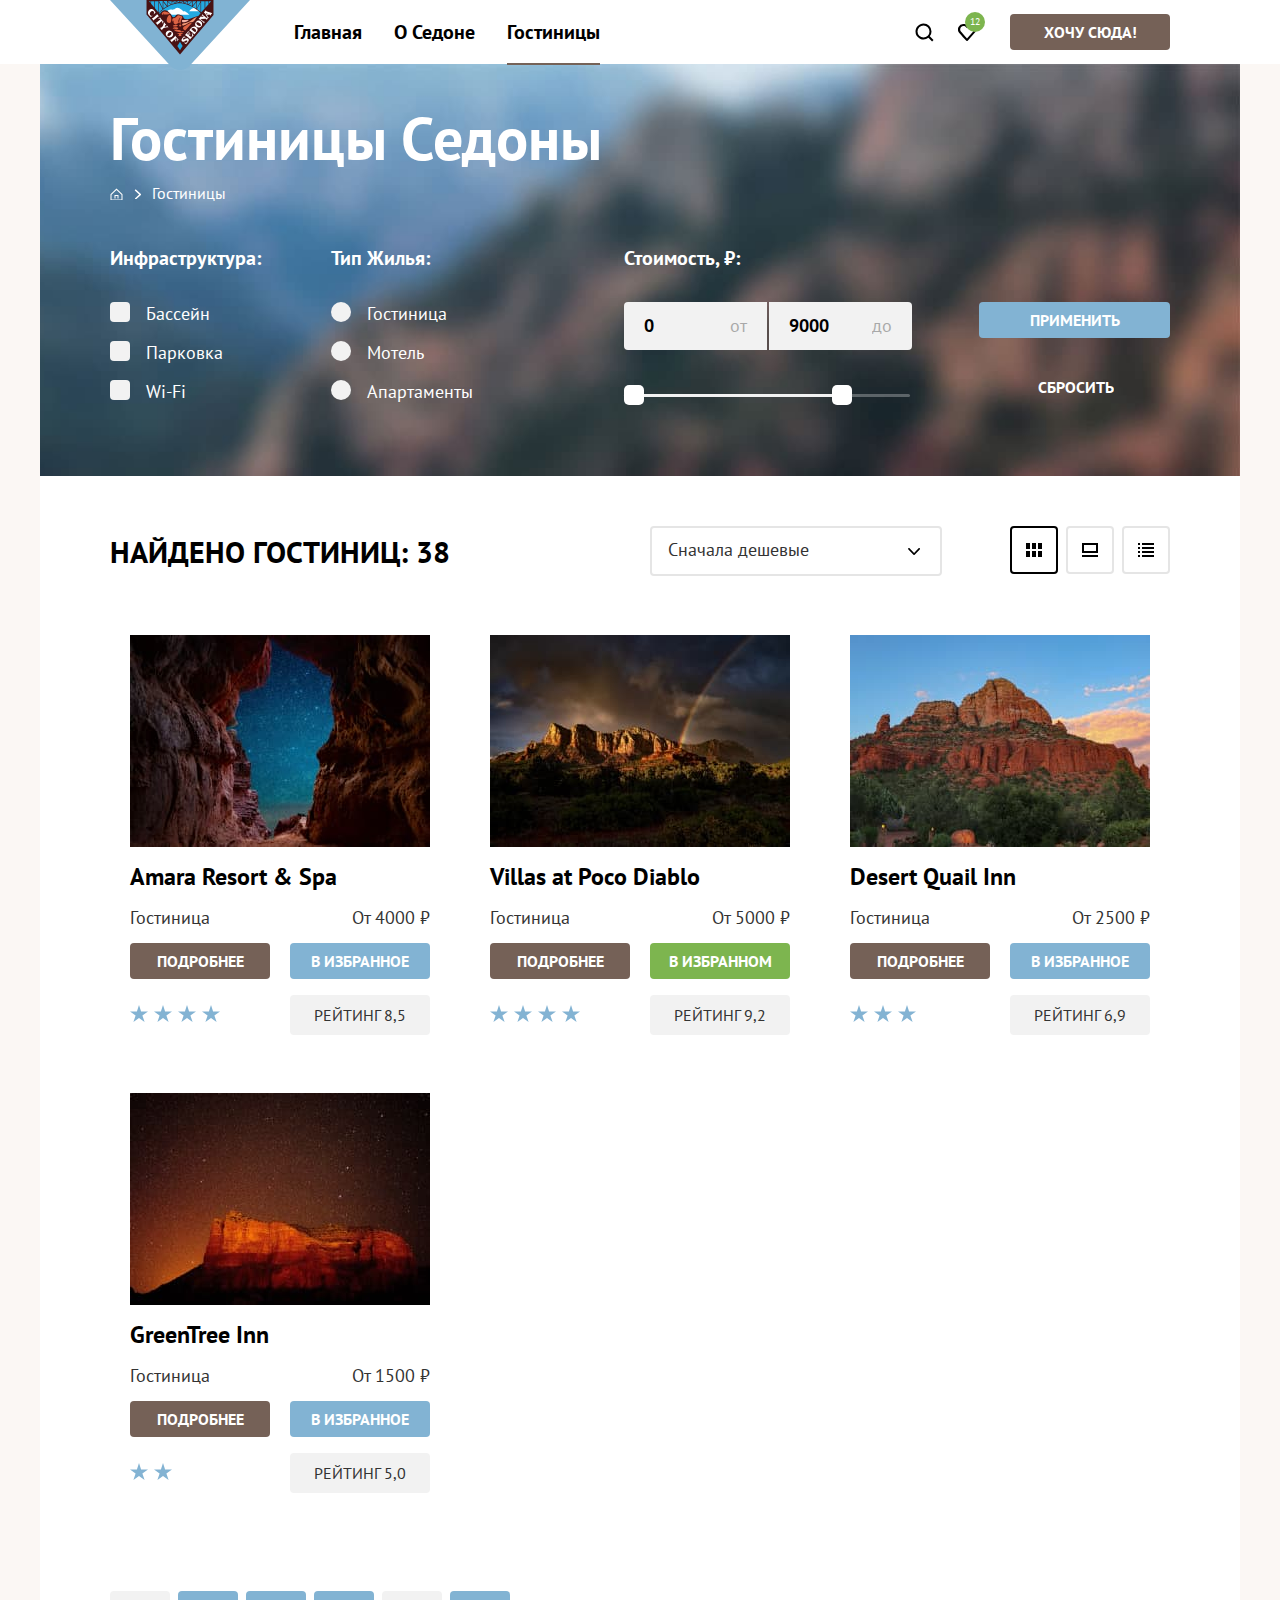
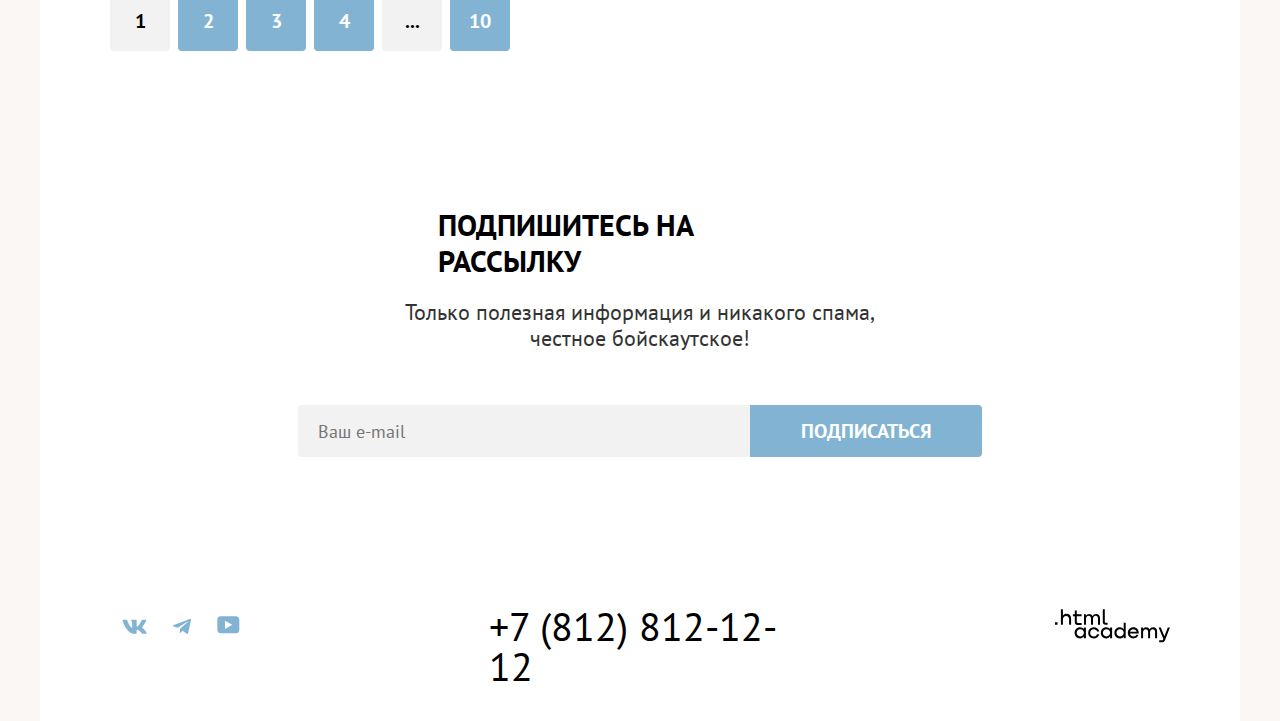
==== commit 44bdae78: "Сдача проекта попытка № 3" ====
--- a/catalog.html
+++ b/catalog.html
@@ -4,8 +4,8 @@
     <meta charset="utf-8" >
     <title>HTML Academy: Catalog-Седона</title>
     <link rel="stylesheet" href="styles/styles.css">
-    <link rel="icon" href="favicon.ico">
-    <link rel="icon" href="favicon.png" sizes="32x32" type="images/png">
+    <link rel="icon" href="images/favicon.ico">
+    <link rel="icon" href="images/favicon.png" sizes="32x32" type="images/png">
   </head>
   <body>
     <header class="page-header">
@@ -204,104 +204,21 @@
               </form>
               <ul class="search-icon">
                 <li class="icon-items">
-                  <svg role="img" aria-label="Иконка для выбора."
-                    aria-hidden="true"
-                    focusable="false"
-                    width="48"
-                    height="48"
-                    viewBox="0 0 48 48"
-                    fill="none"
-                    xmlns="http://www.w3.org/2000/svg">
-                    <g clip-path="url(#a)" fill="#000">
-                      <path
-                        d="M20 17h-4v6h4v-6Zm12 0h-4v6h4v-6Zm-6 0h-4v6h4v-6Zm-6 8h-4v6h4v-6Zm12 0h-4v6h4v-6Zm-6 0h-4v6h4v-6Z"
-                      />
-                    </g>
-                    <rect
-                      x="1"
-                      y="1"
-                      width="46"
-                      height="46"
-                      rx="3"
-                      stroke="#000"
-                      stroke-width="2"
-                    />
-                    <defs>
-                      <clipPath>
-                        <path
-                          fill="#fff"
-                          transform="translate(16 17)"
-                          d="M0 0h16v14H0z"
-                        />
-                      </clipPath>
-                    </defs>
-                  </svg>
+                  <button class="button-item button-item-active" type="button">
+                <svg role="img" aria-label="Иконка для выбора." aria-hidden="true"
+                    focusable="false" width="16" height="14" viewBox="0 0 16 14" fill="none" xmlns="http://www.w3.org/2000/svg"><path d="M4 0H0v6h4V0ZM16 0h-4v6h4V0ZM10 0H6v6h4V0ZM4 8H0v6h4V8ZM16 8h-4v6h4V8ZM10 8H6v6h4V8Z" fill="#000"/></svg>
+                  </button>
+                  </li>
+                <li class="icon-items">
+                  <button class="button-item" type="button">
+                  <svg role="img" aria-label="Иконка для оценки." aria-hidden="true"
+                  focusable="false" width="16" height="14" viewBox="0 0 16 14" fill="none" xmlns="http://www.w3.org/2000/svg"><path d="M16 12H0v2h16v-2ZM14 2v6H2V2h12Zm2-2H0v10h16V0Z" fill="#000"/></svg>
+                  </button>
                 </li>
-                <li class="icon-items">
-                  <svg role="img" aria-label="Для мнения."
-                    aria-hidden="true"
-                    focusable="false"
-                    width="48"
-                    height="48"
-                    viewBox="0 0 48 48"
-                    fill="none"
-                    xmlns="http://www.w3.org/2000/svg">
-                    <g clip-path="url(#a)" fill="#000">
-                      <path
-                        d="M32 29H16v2h16v-2Zm-2-10v6H18v-6h12Zm2-2H16v10h16V17Z"
-                      />
-                    </g>
-                    <rect
-                      x="1"
-                      y="1"
-                      width="46"
-                      height="46"
-                      rx="3"
-                      stroke="#E5E5E5"
-                      stroke-width="2"
-                    />
-                    <defs>
-                      <clipPath>
-                        <path
-                          fill="#fff"
-                          transform="translate(16 17)"
-                          d="M0 0h16v14H0z"
-                        />
-                      </clipPath>
-                    </defs>
-                  </svg>
-                </li>
-                <li class="icon-items">
-                  <svg role="img" aria-label="Иконка для обратной связи." aria-hidden="true"
-                  focusable="false"
-                    width="48"
-                    height="48"
-                    fill="none"
-                    xmlns="http://www.w3.org/2000/svg">
-                    <g clip-path="url(#a)" fill="#000">
-                      <path
-                        d="M18 17h-2v2h2v-2Zm14 0H20v2h12v-2Zm-14 4h-2v2h2v-2Zm14 0H20v2h12v-2Zm-14 4h-2v2h2v-2Zm14 0H20v2h12v-2Zm-14 4h-2v2h2v-2Zm14 0H20v2h12v-2Z"
-                      />
-                    </g>
-                    <rect
-                      x="1"
-                      y="1"
-                      width="46"
-                      height="46"
-                      rx="3"
-                      stroke="#E5E5E5"
-                      stroke-width="2"
-                    />
-                    <defs>
-                      <clipPath>
-                        <path
-                          fill="#fff"
-                          transform="translate(16 17)"
-                          d="M0 0h16v14H0z"
-                        />
-                      </clipPath>
-                    </defs>
-                  </svg>
+                  <li class="icon-items"> <button class="button-item" type="button">
+                  <svg role="img" aria-label="Иконка для просмотра." aria-hidden="true"
+                  focusable="false" width="16" height="14" viewBox="0 0 16 14" fill="none" xmlns="http://www.w3.org/2000/svg"><path d="M2 0H0v2h2V0Zm14 0H4v2h12V0ZM2 4H0v2h2V4Zm14 0H4v2h12V4ZM2 8H0v2h2V8Zm14 0H4v2h12V8ZM2 12H0v2h2v-2Zm14 0H4v2h12v-2Z" fill="#000"/></svg>
+                  </button>
                 </li>
               </ul>
             </div>
@@ -427,7 +344,7 @@
                   required>
                 </label>
             </form>
-            <button class="field-subscribe" type="button">Подписаться</button>
+            <button class="field-subscribe" type="submit">Подписаться</button>
           </div>
         </section>
       </div>
@@ -496,7 +413,7 @@
         </section>
         <section class="website">
           <h2 class="visually-hidden">Website</h2>
-          <a class="website-link" href="#">
+          <a class="website-link" href="https://htmlacademy.ru/">
             <svg role="img" aria-label="Ссылка на сайт."
               aria-hidden="true"
               focusable="false"
@@ -586,8 +503,9 @@
             </div>
             <div class="kids-only">
               <p class="kids-amount">Дети:</p>
-              <svg role="img" aria-label="Тултип."
-                class="tooltip-modal"
+              <div class="tooltip-modal">
+                <button class="button-tooltip" type="button">
+              <svg class="tooltip-icon" role="img" aria-label="Тултип."
                 width="26"
                 height="26"
                 viewBox="0 0 26 26"
@@ -600,9 +518,11 @@
                   d="M12 7h2v2h-2V7Zm2 12h-2v-9h2v9Z"
                   fill="#fff"/>
               </svg>
-              <span class="text-tooltip"
-                >Укажите количество детей, которые будут с вами, возраст которых
+                </button>
+              <span class="text-tooltip"  role="tooltip">
+                Укажите количество детей, которые будут с вами, возраст которых
                 от 6 до 18 лет. Дети до 6 лет размещаются бесплатно.</span>
+              </div>
               <div class="kids-number">
                 <button class="button-number-reduce" type="button">
                   <svg role="img" aria-label="Уменьшить."
--- a/styles/styles.css
+++ b/styles/styles.css
@@ -50,7 +50,7 @@
 .page-header {
   color: rgba(255, 255, 255, 1);
   background: #ffffff;
-  max-height: 64px;
+  min-height: 64px;
 }
 
 .logo {
@@ -93,10 +93,14 @@
   font-size: 20px;
 }
 
-.navigation-link:hover,
+.navigation-link:hover {
+  color: #000000;
+  opacity: 0.6;
+}
+
 .navigation-link:focus {
   color: #000000;
-  opacity: 0.6;
+  opacity: 0.1;
 }
 
 .navigation-link:active {
@@ -136,6 +140,16 @@
   opacity: 0.6;
 }
 
+.navigation-link-user:focus {
+  color: #000000;
+  opacity: 0.1;
+}
+
+.navigation-link-user:active {
+  color: #000000;
+  opacity: 0.3;
+}
+
 .navigation-user-icon {
   display: flex;
   align-items: center;
@@ -193,8 +207,13 @@
   background: #615048;
 }
 
+.button-accept:focus {
+  background: #615048;
+}
+
 .button-accept:active {
   background: #756157;
+  color: rgba(255, 255, 255, 0.3);
 }
 
 .page-container {
@@ -254,6 +273,7 @@
   width: 1200px;
   display: flex;
   justify-content: flex-start;
+  flex-wrap: wrap;
   list-style: none;
   margin: 0;
   padding: 0;
@@ -261,15 +281,17 @@
 
 .advantages-list {
   display: flex;
+  flex-wrap: wrap;
   margin: 0;
   padding: 0;
   list-style: none;
   width: 1200px;
-  height: 384px;
+  min-height: 384px;
 }
 
 .advantages-attraction {
   display: flex;
+  flex-wrap: wrap;
   padding: 0;
   margin: 0;
   list-style: none;
@@ -277,10 +299,11 @@
 
 .advantages-service {
   display: flex;
+  flex-wrap: wrap;
   margin: 0;
   padding: 0;
   list-style: none;
-  height: 384px;
+  min-height: 384px;
 }
 
 .description-item,
@@ -389,6 +412,7 @@
   text-align: center;
   text-transform: uppercase;
   color: #000000;
+  word-wrap: break-word;
 }
 
 .advantages-title-service {
@@ -488,8 +512,13 @@
   background: #615048;
 }
 
+.searchhotel:focus {
+  background: #615048;
+}
+
 .searchhotel:active {
   background: #756157;
+  color: rgba(255, 255, 255, 0.3);
 }
 
 .subscribe-information {
@@ -571,8 +600,13 @@
   background: #68a2ca;
 }
 
+.field-subscribe:focus {
+  background: #68A2CA;
+}
+
 .field-subscribe:active {
   background: #82b3d3;
+  color: rgba(255, 255, 255, 0.3);
 }
 
 .footer-container {
@@ -710,7 +744,7 @@
   flex-wrap: wrap;
   align-items: center;
   gap: 11px;
-  margin: 5px 0 0 0;
+  margin: 6px 0 0 0;
   padding: 0;
   list-style: none;
 }
@@ -746,13 +780,13 @@
   flex-wrap: wrap;
   width: 1060px;
   margin: 0 70px;
-  padding-bottom: 55px;
+  padding-bottom: 57px;
 }
 
 .service-infrastructure {
   display: flex;
   flex-direction: column;
-  margin: 40px 70px 0 0;
+  margin: 37px 70px 0 0;
 }
 
 .hotel-service {
@@ -792,7 +826,7 @@
 }
 
 .control-input[type="checkbox"]:focus + .control-mark {
-  border: 2px solid #000000;
+  outline: 2px solid #000000;
 }
 
 .control-mark-hotel {
@@ -817,7 +851,7 @@
 }
 
 .control-input[type="radio"]:focus + .control-mark-hotel {
-  border: 2px solid #000000;
+  outline: 2px solid #000000;
 }
 
 .control-label {
@@ -829,24 +863,20 @@
 
 .control-label:active {
   opacity: 0.3;
-  text-decoration: underline;
-  text-decoration-color: #6A5ACD;
 }
 
 .control-label:focus {
-  color: #000000;
+  color: #FFFFFF;
 }
 
 .control-label:hover {
   opacity: 0.6;
-  text-decoration: underline;
-  text-decoration-color: #6A5ACD;
 }
 
 .type-house-infrastructure {
   display: flex;
   flex-direction: column;
-  margin-top: 40px;
+  margin-top: 37px;
   margin-right: 151px;
   margin-bottom: 0;
 }
@@ -854,7 +884,7 @@
 .price-hotel {
   display: flex;
   flex-direction: column;
-  margin: 39px 60px 0 0;
+  margin: 37px 60px 0 0;
 }
 
 .price-range {
@@ -870,6 +900,21 @@
   flex-direction: row;
   background: #f2f2f2;
   overflow: hidden;
+  position: relative;
+}
+
+.input-price:hover {
+  background: #E6E6E6;
+}
+
+.input-range-price:focus {
+  outline: 3px solid #83B3D3;
+  background: #E6E6E6;
+}
+
+.input-range-price:active {
+  outline: 3px solid #000000;
+  background: #F2F2F2;
 }
 
 .input-range-price-min {
@@ -900,6 +945,8 @@
   color: #000000;
   opacity: 0.3;
   padding: 12px 20px;
+  position: absolute;
+  right: 0;
 }
 
 .range-scale {
@@ -934,6 +981,18 @@
   cursor: pointer;
 }
 
+.range-toggle:hover {
+  background-color: #FFFFFF;
+}
+
+.range-toggle:focus {
+  outline: 3px solid #83B3D3;
+}
+
+.range-toggle:active {
+  outline: 2px solid #83B3D3;
+}
+
 .range-bar {
   position: absolute;
   left: 226px;
@@ -960,7 +1019,7 @@
 .button-service-hotel {
   display: flex;
   flex-direction: column;
-  margin: 100px 0 0 auto;
+  margin: 98px 0 0 auto;
 }
 
 .hotel-apartment {
@@ -995,8 +1054,13 @@
   background: #68a2ca;
 }
 
+.button-use:focus {
+  background: #68a2ca;
+}
+
 .button-use:active {
   background: #82b3d3;
+  color: rgba(255, 255, 255, 0.3);
 }
 
 .cancel {
@@ -1019,8 +1083,13 @@
   color: #f2f2f2;
 }
 
+.cancel:focus {
+  color: #f2f2f2;
+}
+
 .cancel:active {
   color: #fbf7f4;
+  color: rgba(255, 255, 255, 0.3);
 }
 
 .description-hotels {
@@ -1100,23 +1169,35 @@
   margin-left: auto;
 }
 
-.icon-items {
-  max-width: 48px;
-  max-height: 48px;
-}
-
-.icon-items:hover {
+.button-item {
+  display: flex;
+  align-items: center;
+  justify-content: center;
+  border-radius: 4px;
+  border: 2px solid #E5E5E5;
+  background-color: white;
+  width: 48px;
+  height: 48px;
+}
+
+
+.button-item:hover {
   border: 2px solid #000000;
   border-radius: 4px;
 }
 
-.icon-items:default {
-  border: 2px solid #e5e5e5;
+.button-item:focus {
+  border-radius: 2px;
+  border: 2px solid#68A2CA;
+}
+
+.button-item:active {
+  border: 2px solid #000000;
   border-radius: 4px;
 }
 
-.icon-items:focus {
-  border-radius: 4px;
+.button-item-active {
+  border: 2px solid #000000;
 }
 
 .description-hotel-list {
@@ -1124,6 +1205,7 @@
   flex-direction: row;
   flex-wrap: wrap;
   width: 1060px;
+  gap: 20px;
   padding: 0;
   margin: 0;
   list-style: none;
@@ -1138,11 +1220,6 @@
   width: 340px;
   min-height: 438px;
   padding: 13px 20px 20px 20px;
-  margin-right: 20px;
-}
-
-.hotel-item-last {
-  padding-top: 33px;
 }
 
 .hotel-item:nth-child(3) {
@@ -1209,14 +1286,20 @@
   background: #615048;
 }
 
+.btn-information:focus {
+  background: #615048;
+}
+
+
 .btn-information:active {
   background: #756157;
+  color: rgba(255, 255, 255, 0.3);
 }
 
 .button-choose {
   display: inline-block;
   width: 140px;
-  height: 36px;
+  min-height: 36px;
   background: #82b3d3;
   border-radius: 4px;
   font-family: 'PT Sans', sans-serif;
@@ -1234,8 +1317,13 @@
   background: #68a2ca;
 }
 
+.button-choose:focus {
+  background: #68A2CA;
+}
+
 .button-choose:active {
   background: #82b3d3;
+  color: rgba(255, 255, 255, 0.3);
 }
 
 .button-choose-selected {
@@ -1246,8 +1334,13 @@
   background: #6c9e42;
 }
 
+.button-choose-selected:focus {
+  background: #6c9e42;
+}
+
 .button-choose-selected:active {
   background: #7db54f;
+  color: rgba(255, 255, 255, 0.3);
 }
 
 .rating-star {
@@ -1260,6 +1353,9 @@
 
 .star-wrapp {
   display: flex;
+  flex-direction: row;
+  flex-wrap: wrap;
+  max-width: 143px;
 }
 
 .star {
@@ -1287,14 +1383,16 @@
   text-align: center;
   text-transform: uppercase;
   color: #333333;
+  word-wrap: break-word;
 }
 
 .pagination-list {
   display: flex;
   flex-direction: row;
+  flex-wrap: wrap;
   gap: 8px;
   list-style: none;
-  margin: 78px 0 60px 0;
+  margin: 73px 0 60px 0;
   padding: 0;
 }
 
@@ -1340,6 +1438,7 @@
 
 .pagination-item-selected:active {
   background: #82b3d3;
+  color: rgba(255, 255, 255, 0.3);
 }
 
 .information-subscribe {
@@ -1411,7 +1510,7 @@
 
 .modal-close-button:focus {
   background: #e6e6e6;
-  border: 3px solid #83b3d3;
+  outline: 3px solid #83b3d3;
 }
 
 .modal-close-button:active {
@@ -1455,14 +1554,14 @@
 
 .modal-input {
   width: 440px;
-  padding: 16px 20px 12px;
+  padding: 16px 20px 16px;
   font-family: 'PT Sans', sans-serif;
   font-style: normal;
   font-weight: 700;
   font-size: 18px;
   line-height: 24px;
   color: #000000;
-  background: #f2f2f2;
+  background-color: #f2f2f2;
   border-radius: 4px;
   background-image: url("../images/calendar.svg");
   background-repeat: no-repeat;
@@ -1471,6 +1570,18 @@
   cursor: pointer;
 }
 
+.modal-input:hover {
+  background-color: #E6E6E6;
+}
+
+.modal-input:focus {
+  outline: 3px solid #83B3D3;
+}
+
+.modal-input:active {
+  outline: 2px solid #000000;
+}
+
 .modal-remind {
   margin: 0 140px 23px 157px;
   font-weight: 400;
@@ -1502,7 +1613,6 @@
 .kids-only {
   display: flex;
   flex-direction: row;
-  position: relative;
   margin-left: 88px;
   align-items: center;
 }
@@ -1522,36 +1632,8 @@
   justify-content: center;
   border: none;
   cursor: pointer;
-}
-
-.control-number {
-  color: rgba(117, 97, 87, 0.3);
-}
-
-.control-number:hover {
-  color: #000000;
-}
-
-.button-number-reduce:focus,
-.button-number-increase:focus {
-  color: #000000;
-  border: 3px solid #82b3d3;
-  border-radius: 4px;
-}
-
-.control-number:active {
-  color: rgba(117, 97, 87, 0.3);
-}
-
-.input-adults {
-  text-align: center;
-  padding: 14px 2px;
-  font-weight: 700;
-  font-size: 18px;
-  line-height: 20px;
-  background: #f2f2f2;
-  color: #000000;
-  border: none;
+  border-top-left-radius: 4px;
+  border-bottom-left-radius: 4px;
 }
 
 .button-number-increase {
@@ -1560,7 +1642,42 @@
   justify-content: center;
   border: none;
   cursor: pointer;
-}
+  border-top-right-radius: 4px;
+  border-bottom-right-radius: 4px;
+}
+
+.control-number {
+  color: rgba(117, 97, 87, 0.3);
+}
+
+.control-number:hover {
+  color: #000000;
+}
+
+.button-number-reduce:focus,
+.button-number-increase:focus {
+  color: #000000;
+  outline: 3px solid #82b3d3;
+  border-radius: 4px;
+}
+
+.control-number:active {
+  color: rgba(117, 97, 87, 0.3);
+}
+
+.input-adults {
+  text-align: center;
+  padding: 14px 2px;
+  font-weight: 700;
+  font-size: 18px;
+  line-height: 20px;
+  background: #f2f2f2;
+  color: #000000;
+  border: none;
+  outline: none;
+  margin-left: 3px;
+}
+
 
 .kids-amount {
   font-weight: 700;
@@ -1571,24 +1688,36 @@
 
 .adults-number,
 .kids-number {
-  border-radius: 4px;
   display: grid;
   grid-template-columns: 40px 31px 40px;
   background: #f2f2f2;
 }
 
 .tooltip-modal {
-  margin-left: 10px;
-  margin-right: 46px;
+  margin-left: 4px;
+  margin-right: 38px;
+  position: relative;
+}
+
+.button-tooltip {
+  border: none;
+  background-color: transparent;
+  display: block;
+}
+
+.tooltip-icon {
+  cursor: pointer;
+  display: block;
 }
 
 .text-tooltip {
   display: block;
   position: absolute;
   width: 256px;
-  height: 143px;
-  left: -56px;
-  top: 60px;
+  min-height: 143px;
+  transform: translate(-51%);
+  top: calc(100% + 12px);
+  left: 50%;
   background: #333333;
   border-radius: 10px;
   padding: 19px 18px 18px 22px;
@@ -1596,6 +1725,8 @@
   font-size: 16px;
   line-height: 20px;
   color: #ffffff;
+  display: none;
+
 }
 
 .text-tooltip::before {
@@ -1611,6 +1742,10 @@
   transform: translateX(-50%);
 }
 
+.button-tooltip:hover + .text-tooltip {
+  display: block;
+}
+
 .button-find {
   background: #83b3d3;
   margin-top: 48px;
@@ -1629,6 +1764,11 @@
   background: #68a2ca;
 }
 
+.button-find:focus {
+  background: #68A2CA;
+}
+
 .button-find:active {
   background: #82b3d3;
-}
+  color: rgba(255, 255, 255, 0.3);
+}
